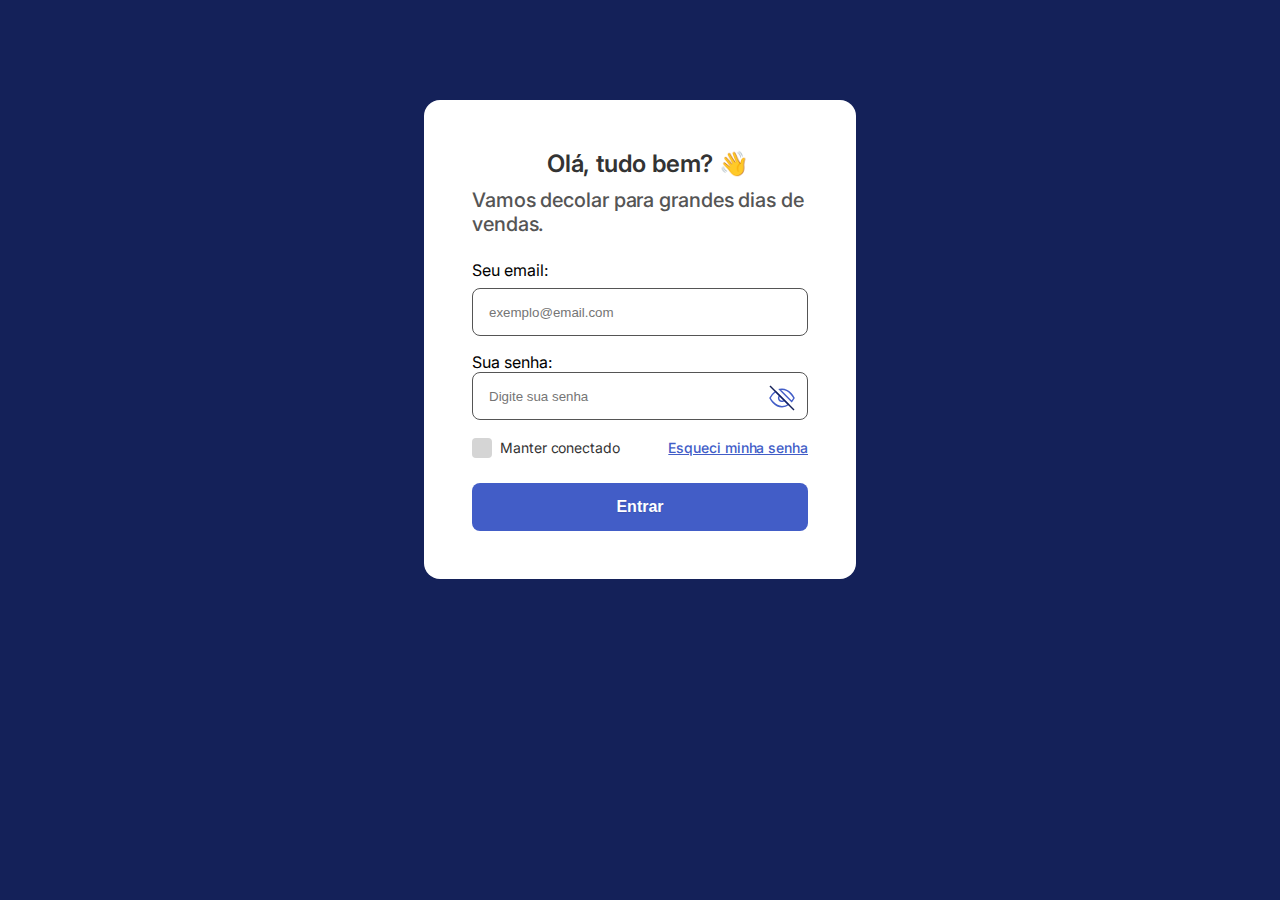
==== login.html @ 49e3e5e0 "desktop com página incial e gráfico sem responsividade ainda" ====
<!DOCTYPE html>
<html lang="en">
<head>
    <meta charset="UTF-8">
    <meta http-equiv="X-UA-Compatible" content="IE=edge">
    <meta name="viewport" content="width=device-width, initial-scale=1.0">
    <title>Document</title>

    <link rel="preconnect" href="https://fonts.googleapis.com">
    <link rel="preconnect" href="https://fonts.gstatic.com" crossorigin>
    <link href="https://fonts.googleapis.com/css2?family=Inter:wght@300;400;500;600;700&family=Poppins:wght@300;400;500;600;700&display=swap" rel="stylesheet">
    <link rel="stylesheet" href="./assets/css/reset.css">
    <link rel="stylesheet" href="./assets/css/login.css">
    <link rel="stylesheet" href="https://cdnjs.cloudflare.com/ajax/libs/font-awesome/6.0.0/css/all.min.css">
</head>
<body>

    <form action="" class="form">

        <fieldset class="fildset__principal">

            <div class="titulo">
                <h2 class="login__titulo">Olá, tudo bem? 👋</h2>
            <span class="login__mensagem">Vamos decolar para grandes dias de vendas.</span>

            </div>
            
            <label for="email">Seu email:</label>
            <input type="email" name="email" class="login__email" placeholder="exemplo@email.com">
            
            <label for="senha">Sua senha:</label>
            <div class="login__senha">
                    
                    <input type="password" id="senha" class="input_senha" placeholder="Digite sua senha">
                    <button class="password__visible">
                    <svg width="26" height="26" viewBox="0 0 26 26" fill="none" xmlns="http://www.w3.org/2000/svg">
                        <path d="M15.3127 15.3127C15.0131 15.6343 14.6518 15.8922 14.2503 16.071C13.8489 16.2499 13.4155 16.3461 12.9761 16.3539C12.5367 16.3616 12.1002 16.2808 11.6927 16.1162C11.2852 15.9516 10.915 15.7066 10.6042 15.3958C10.2934 15.085 10.0484 14.7149 9.88383 14.3073C9.71923 13.8998 9.63839 13.4633 9.64615 13.0239C9.6539 12.5845 9.75008 12.1511 9.92896 11.7497C10.1078 11.3482 10.3657 10.9869 10.6873 10.6873M19.48 19.48C17.6152 20.9015 15.3445 21.6889 13 21.7273C5.36364 21.7273 1 13 1 13C2.35697 10.4712 4.23906 8.26176 6.52 6.52001L19.48 19.48ZM10.7091 4.53455C11.46 4.35878 12.2288 4.27092 13 4.27273C20.6364 4.27273 25 13 25 13C24.3378 14.2388 23.5481 15.4052 22.6436 16.48L10.7091 4.53455Z" stroke="#425DC7" stroke-width="1.5"/>
                        <path d="M1 1L25 25" stroke="#142159" stroke-width="1.5"/>
                    </svg>
                        
                    </button>
            </div>
            
            
            <div class="lembrar__de__mim">
                <input type="checkbox" class="custom__checkbox" name="checkbox">
                <label for="checkbox">Manter conectado</label>
                <a href="#">Esqueci minha senha</a>
            </div>
            <button class="entrar">
                <a href="#">Entrar</a>
            </button>
        </fieldset>
        

    </form>
        
</body>
</html>
---- assets/css/login.css ----
body{
    background-color: #142159;
}

.form{
    max-width: 328px;
    width: 100%;
    height: 428px;
    margin: 100px auto;
    
}


/*Título*/

.login__titulo{
    color: #333333;
    font-weight: 600;
    font-size: 24px;
    line-height: 32px;
    text-align: center;
    margin-bottom: 8px;
}

/*MENSAGEM*/
.titulo{
    font-weight: 500;
    font-size: 20px;
    line-height: 24px;
    margin-bottom: 24px;
    text-align: center;
    letter-spacing: -0.005em;
    color: #555555;
}

.fildset__principal{
    display: flex;
    flex-direction: column;
    background: #FFFFFF;
    border-radius: 16px;
    padding: 32px 16px 16px;
}

/*FORMULÁRIO*/

.login__email{
    width: 296px;
    height: 48px;
    border: 1px solid #555555;
    box-sizing: border-box;
    border-radius: 8px;
    margin: 8px 0 16px 0;
}

.login__senha{
    display: flex;
    width: 296px;
    height: 48px;
    background: #FFFFFF;
    border: 1px solid #555555;
    border-radius: 8px;
    justify-content: space-between;
    padding: 12px 12px 12px 16px;
}

.password__visible{
    background: transparent;
}

.lembrar__de__mim{
    display: flex;
    align-items: center;
    margin: 18px 0 25px 0;
}

.lembrar__de__mim>label{
    max-width: 121px;
    width: 100%;
    line-height: 16px;
    font-weight: 400;
    font-size: 14px;
    letter-spacing: -0.005em;
    color: #333333;
    margin: 0 7px 0 8px;
}

.lembrar__de__mim>a{
    max-width: 140px;
    width: 100%;
    font-weight: 500;
    font-size: 14px;
    line-height: 18px;
    text-align: right;
    letter-spacing: -0.005em;
    text-decoration-line: underline;
    color: #425DC7;
}

.login__email::placeholder{
    padding: 12px 16px;
}

/*BOTÃO ENTRAR*/

.entrar{
    width: 296px;
    height: 48px;
    background: #425DC7;
    border-radius: 8px;
    font-weight: 600;
    font-size: 16px;
    line-height: 24px;
}

.entrar>a{
    color: #FFFFFF;
    text-shadow: 0px 1px 1px rgba(0, 0, 0, 0.12);
}

/*CUSTOMIZAR CHECKBOX*/

input[type="checkbox"]{
    appearance: none;
    width: 20px;
    height: 20px;
    background: #d5d5d5;
    border-radius: 4px;
    cursor: pointer;
    display: flex;
    align-items: center;
    justify-content: center;
}

input[type="checkbox"]:after{
    font-family: "Font Awesome 5 Free";
    font-weight: 900;
    content: "\f00c";
    width: 9,17px;
    height: 5,83px;
    color: white;
    display: none;
}

input[type="checkbox"]:hover{
    background-color: #a5a5a5;
}

input[type="checkbox"]:checked{
    background-color: #425DC7;
}

input[type="checkbox"]:checked:after{
    display: block;
}

@media screen and (min-width: 640px){
    .form{
        max-width: 432px;
        width: 100%;
        height: 500px;                
    }

    .fildset__principal{
        padding: 48px 32px 48px 48px;
    }

    .titulo{
        text-align: start;
        width: 352px;
        
    }

    .login__email{
        width: 336px;
    }

    .login__senha{
        width: 336px;
    }

    .lembrar__de__mim>label{
        margin: 0 47px 0 8px;
    }

    .entrar{
        width: 336px;
    }
}
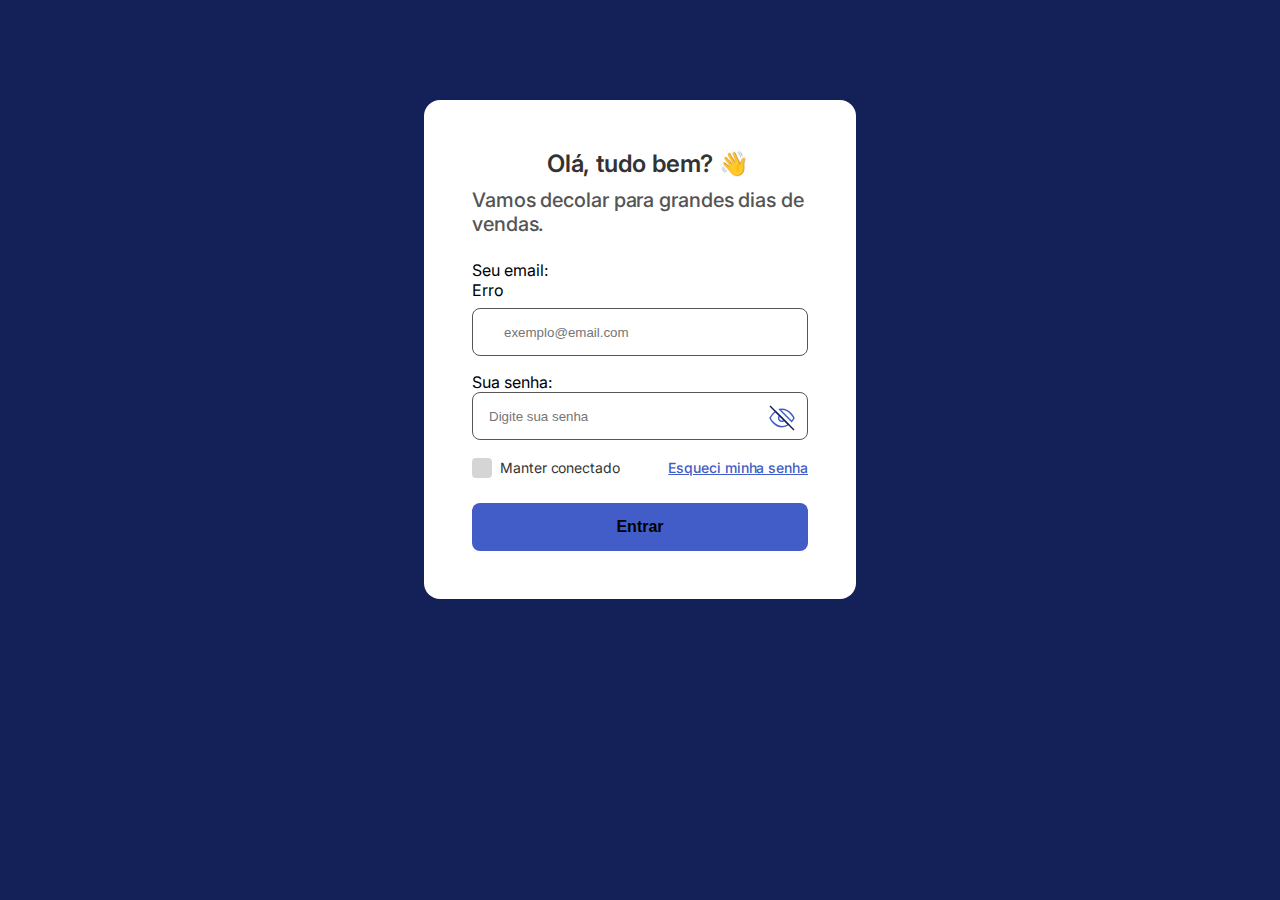
==== commit 3110f501: "final" ====
--- a/login.html
+++ b/login.html
@@ -26,12 +26,14 @@
             </div>
             
             <label for="email">Seu email:</label>
-            <input type="email" name="email" class="login__email" placeholder="exemplo@email.com">
+            <span class="error__email"> Erro</span>
+            
+            <input type="email" name="email" id="email" class="login__email" placeholder="exemplo@email.com" required>
             
             <label for="senha">Sua senha:</label>
             <div class="login__senha">
                     
-                    <input type="password" id="senha" class="input_senha" placeholder="Digite sua senha">
+                    <input type="password" id="senha" class="input_senha" placeholder="Digite sua senha" pattern="^(?=.*[a-z])(?=.*[A-Z])(?=.*[1-9])(?!.*[!@#$%^&*_=+-]).{6,12}$" title="A senha deve conter pelo menos uma letra maiúscula, uma letra minúscula, um número e não pode contrer caracteres especiais como (!, @, # e etc) " required>
                     <button class="password__visible">
                     <svg width="26" height="26" viewBox="0 0 26 26" fill="none" xmlns="http://www.w3.org/2000/svg">
                         <path d="M15.3127 15.3127C15.0131 15.6343 14.6518 15.8922 14.2503 16.071C13.8489 16.2499 13.4155 16.3461 12.9761 16.3539C12.5367 16.3616 12.1002 16.2808 11.6927 16.1162C11.2852 15.9516 10.915 15.7066 10.6042 15.3958C10.2934 15.085 10.0484 14.7149 9.88383 14.3073C9.71923 13.8998 9.63839 13.4633 9.64615 13.0239C9.6539 12.5845 9.75008 12.1511 9.92896 11.7497C10.1078 11.3482 10.3657 10.9869 10.6873 10.6873M19.48 19.48C17.6152 20.9015 15.3445 21.6889 13 21.7273C5.36364 21.7273 1 13 1 13C2.35697 10.4712 4.23906 8.26176 6.52 6.52001L19.48 19.48ZM10.7091 4.53455C11.46 4.35878 12.2288 4.27092 13 4.27273C20.6364 4.27273 25 13 25 13C24.3378 14.2388 23.5481 15.4052 22.6436 16.48L10.7091 4.53455Z" stroke="#425DC7" stroke-width="1.5"/>
@@ -47,13 +49,14 @@
                 <label for="checkbox">Manter conectado</label>
                 <a href="#">Esqueci minha senha</a>
             </div>
-            <button class="entrar">
-                <a href="#">Entrar</a>
+            <button id="enviar" class="entrar">
+                Entrar
             </button>
         </fieldset>
         
 
     </form>
         
+    <script src="./assets/js/login.js"></script>
 </body>
 </html>--- a/assets/css/login.css
+++ b/assets/css/login.css
@@ -50,6 +50,7 @@
     box-sizing: border-box;
     border-radius: 8px;
     margin: 8px 0 16px 0;
+    padding: 15px;
 }
 
 .login__senha{
@@ -61,7 +62,19 @@
     border-radius: 8px;
     justify-content: space-between;
     padding: 12px 12px 12px 16px;
-}
+    text-decoration: none;
+}
+
+.login__email input{
+    border: 1px solid #555555;
+
+}
+
+textarea:focus, input:focus, select:focus {
+    box-shadow: 0 0 0 0;
+    border: 0 none;
+    outline: 0;
+} 
 
 .password__visible{
     background: transparent;
@@ -153,6 +166,8 @@
     display: block;
 }
 
+/*Responsividade*/
+
 @media screen and (min-width: 640px){
     .form{
         max-width: 432px;
